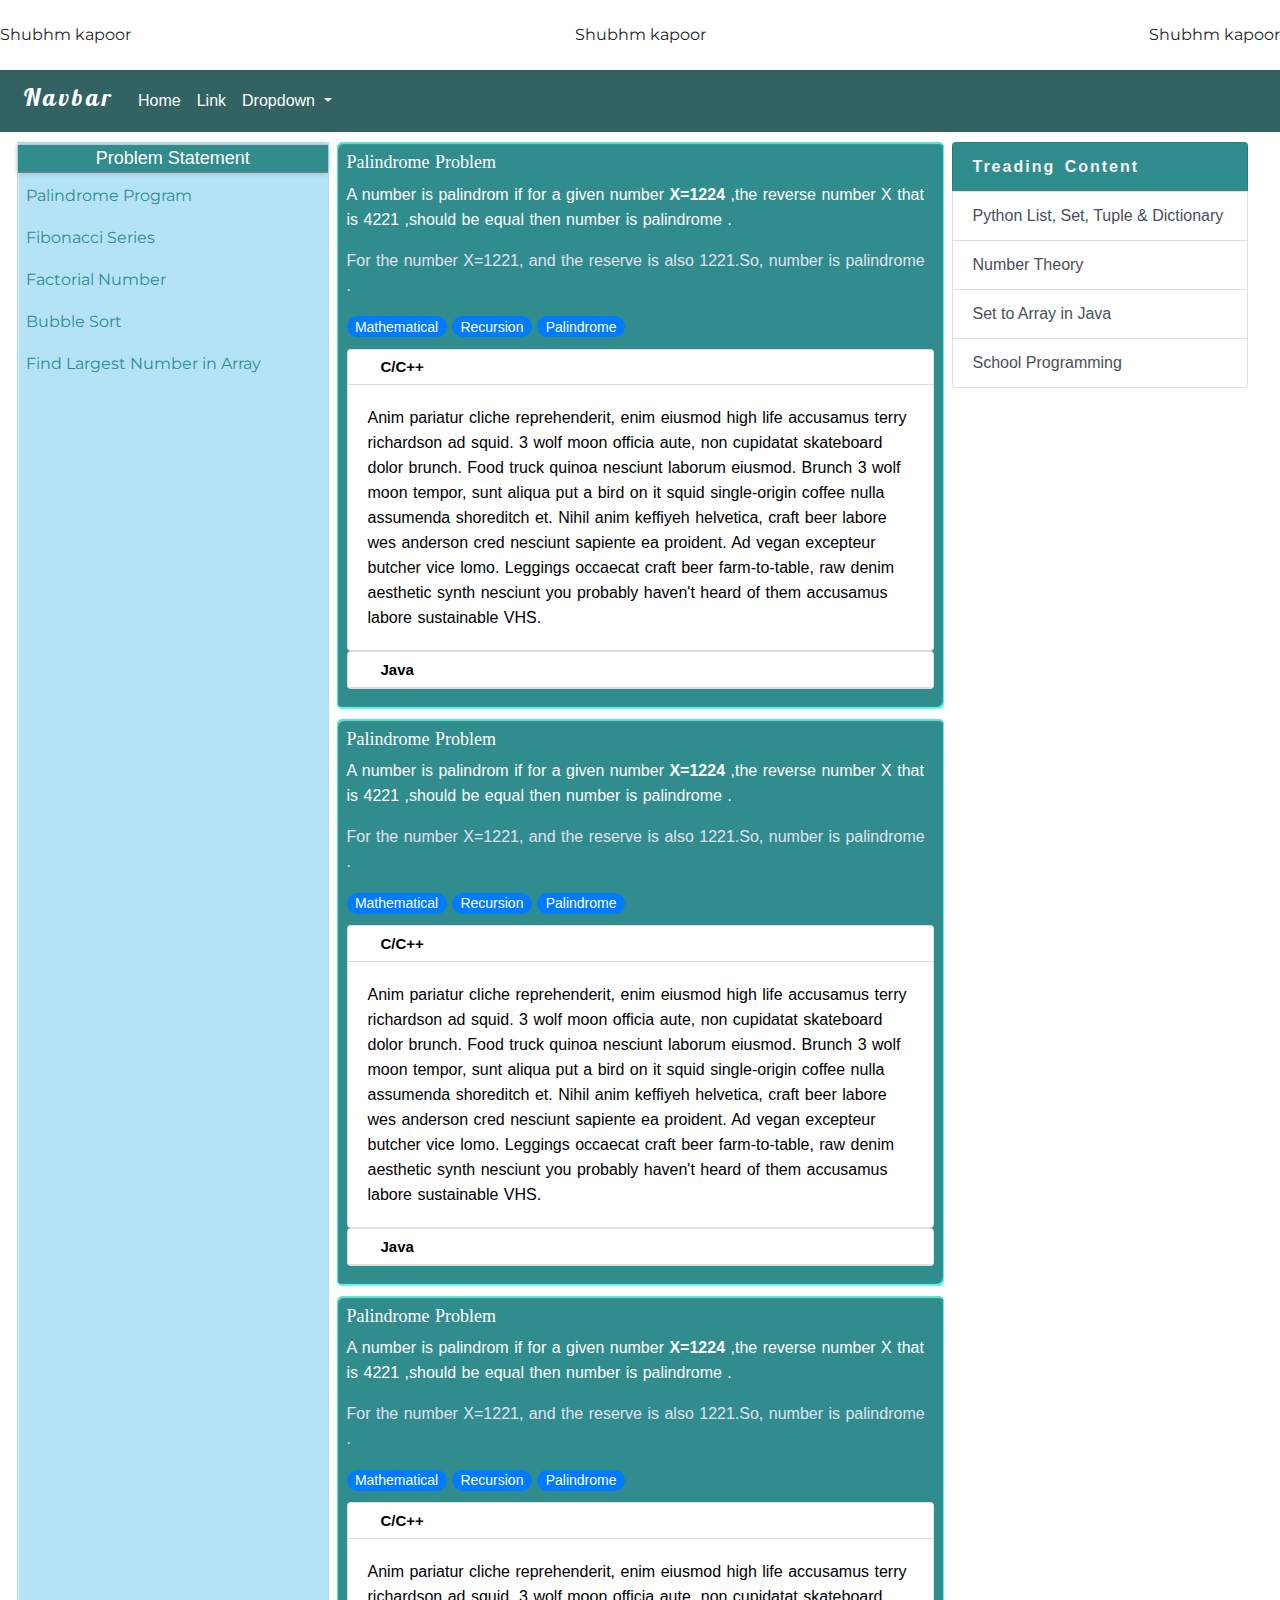
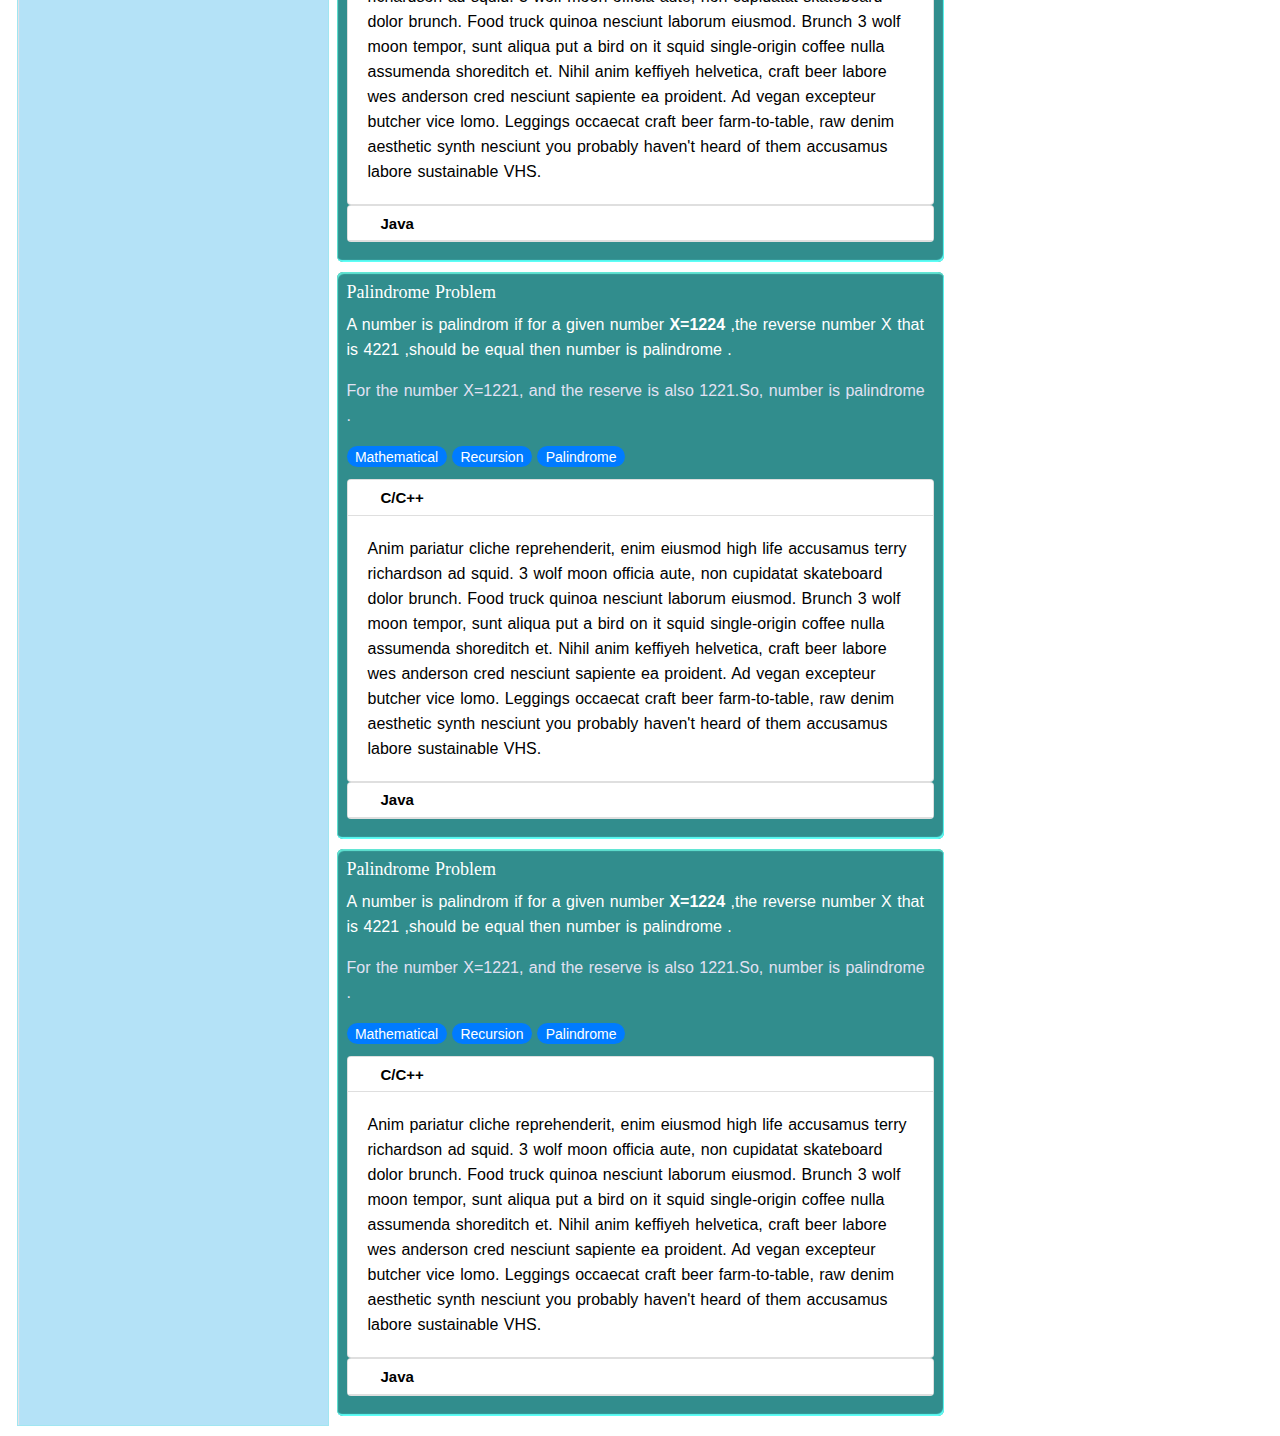
==== index.html @ 5c2f1207 "second commit" ====
<!DOCTYPE html>
<html lang="en">
<head>
    <meta charset="UTF-8">
    <meta name="viewport" content="width=device-width, initial-scale=1.0">
    <meta http-equiv="X-UA-Compatible" content="ie=edge">
    <title>Templates</title>
    <!-- Title Icon -->
    <link rel="shortcut icon" href="img/icon1.png" />
    <!-- Bootstrap CSS -->
    <link rel="stylesheet" href="https://maxcdn.bootstrapcdn.com/bootstrap/4.0.0/css/bootstrap.min.css" integrity="sha384-Gn5384xqQ1aoWXA+058RXPxPg6fy4IWvTNh0E263XmFcJlSAwiGgFAW/dAiS6JXm" crossorigin="anonymous">

    <!-- css -->
    <link rel="stylesheet" href="css/style.css">
    <!--  -->
</head>
<body>
    
  <div class="contant">
    <!-- section Above Navbar -->
     <div class="header">
         <div>Shubhm kapoor</div>
         <div>Shubhm kapoor</div>
         <div>Shubhm kapoor</div>
     </div> 

    <nav class="navbar sticky-top navbar-expand-md navbar-light bg-light">
        <a class="navbar-brand lead" href="#">
        <img src="img/icon1.png" class="img-fluid" style="width: 35px;" alt="">
        Navbar</a>
        <button class="navbar-toggler" type="button" data-toggle="collapse" data-target="#navbarSupportedContent" aria-controls="navbarSupportedContent" aria-expanded="false" aria-label="Toggle navigation">
          <span class="navbar-toggler-icon"></span>
        </button>
      
        <div class="collapse navbar-collapse" id="navbarSupportedContent">

          <ul class="navbar-nav mr-auto">
            <li class="nav-item">
              <a class="nav-link" href="#">Home <span class="sr-only">(current)</span></a>
            </li>
            <li class="nav-item">
              <a class="nav-link" href="#">Link</a>
            </li>
            <li class="nav-item dropdown">
              <a class="nav-link dropdown-toggle" href="#" id="navbarDropdown" role="button" data-toggle="dropdown" aria-haspopup="true" aria-expanded="false">
                Dropdown
              </a>
              <div class="dropdown-menu" aria-labelledby="navbarDropdown">
                <a class="dropdown-item" href="#">Action</a>
                <a class="dropdown-item" href="#">Another action</a>
                <div class="dropdown-divider"></div>
                <a class="dropdown-item" href="#">Something else here</a>
              </div>
            </li>

          </ul>

        </div>
      </nav>
      
    <div class="container-1">

      <div class="row">
       <div class=" col-sm-3 section-1">
          <div class="element-header-1">Problem Statement</div>
          <div class="element-1">Palindrome Program</div>
          <div class="element-1">Fibonacci Series</div>
          <div class="element-1">Factorial Number</div>
          <div class="element-1">Bubble Sort</div>
          <div class="element-1">Find Largest Number in Array</div>
       </div>

       <div class="col-sm-6 section-2">
              
          <div class="element-body">
               <h4>Palindrome Problem</h4>
               <p>A number is palindrom if for a given number <strong>X=1224</strong> ,the reverse number X that is 4221 ,should be
                equal then number is palindrome .
                </p>
                <p class="example">
                  For the number X=1221, and the reserve is also 1221.So, number is palindrome .
                </p>
                <!-- important tags relatd to the problem statment -->
                <span class="badge badge-pill badge-primary">Mathematical</span>
                <span class="badge badge-pill badge-primary">Recursion</span>
                <span class="badge badge-pill badge-primary">Palindrome</span>

                 <div class="element-box">
                    <div id="accordion flex-md-row">
                <!-- we can add more language using card divison -->
                         <!-- c/c++ -->
                        <div class="card">
                          <div class="card-header" data-toggle="collapse" data-target="#collapseOne" aria-expanded="true" aria-controls="collapseOne" id="headingOne">
                            <h5 class="mb-0">
                              <button class="btn btn-link" >
                                C/C++
                              </button>
                            </h5>
                          </div>
                      
                          <div id="collapseOne" class="collapse show" aria-labelledby="headingOne" data-parent="#accordion">
                            <div class="card-body" id="edit">
                              Anim pariatur cliche reprehenderit, enim eiusmod high life accusamus terry richardson ad squid. 3 wolf moon officia aute, non cupidatat skateboard dolor brunch. Food truck quinoa nesciunt laborum eiusmod. Brunch 3 wolf moon tempor, sunt aliqua put a bird on it squid single-origin coffee nulla assumenda shoreditch et. Nihil anim keffiyeh helvetica, craft beer labore wes anderson cred nesciunt sapiente ea proident. Ad vegan excepteur butcher vice lomo. Leggings occaecat craft beer farm-to-table, raw denim aesthetic synth nesciunt you probably haven't heard of them accusamus labore sustainable VHS.
                            </div>
                          </div>
                        </div>
                        <!-- java -->
                        <div class="card">
                          <div class="card-header"  data-toggle="collapse" data-target="#collapseTwo" aria-expanded="false" aria-controls="collapseTwo" id="headingTwo">
                            <h5 class="mb-0">
                              <button role="button" class="btn btn-link collapsed">
                               Java
                              </button>
                            </h5>
                          </div>
                          <div id="collapseTwo" class="collapse" aria-labelledby="headingTwo" data-parent="#accordion">
                            <div class="card-body" id="edit">
                              Anim pariatur cliche reprehenderit, enim eiusmod high life accusamus terry richardson ad squid. 3 wolf moon officia aute, non cupidatat skateboard dolor brunch. Food truck quinoa nesciunt laborum eiusmod. Brunch 3 wolf moon tempor, sunt aliqua put a bird on it squid single-origin coffee nulla assumenda shoreditch et. Nihil anim keffiyeh helvetica, craft beer labore wes anderson cred nesciunt sapiente ea proident. Ad vegan excepteur butcher vice lomo. Leggings occaecat craft beer farm-to-table, raw denim aesthetic synth nesciunt you probably haven't heard of them accusamus labore sustainable VHS.
                            </div>
                          </div>
                        </div>


                        </div>
                 </div>
                 
          </div>

          <div class="element-body">
              <h4>Palindrome Problem</h4>
              <p>A number is palindrom if for a given number <strong>X=1224</strong> ,the reverse number X that is 4221 ,should be
               equal then number is palindrome .
               </p>
               <p class="example">
                 For the number X=1221, and the reserve is also 1221.So, number is palindrome .
               </p>
               <!-- important tags relatd to the problem statment -->
               <span class="badge badge-pill badge-primary">Mathematical</span>
               <span class="badge badge-pill badge-primary">Recursion</span>
               <span class="badge badge-pill badge-primary">Palindrome</span>

                <div class="element-box">
                   <div id="accordion flex-md-row">
               <!-- we can add more language using card divison -->
                        <!-- c/c++ -->
                       <div class="card">
                         <div class="card-header" data-toggle="collapse" data-target="#collapseOne" aria-expanded="true" aria-controls="collapseOne" id="headingOne">
                           <h5 class="mb-0">
                             <button class="btn btn-link" >
                               C/C++
                             </button>
                           </h5>
                         </div>
                     
                         <div id="collapseOne" class="collapse show" aria-labelledby="headingOne" data-parent="#accordion">
                           <div class="card-body">
                             Anim pariatur cliche reprehenderit, enim eiusmod high life accusamus terry richardson ad squid. 3 wolf moon officia aute, non cupidatat skateboard dolor brunch. Food truck quinoa nesciunt laborum eiusmod. Brunch 3 wolf moon tempor, sunt aliqua put a bird on it squid single-origin coffee nulla assumenda shoreditch et. Nihil anim keffiyeh helvetica, craft beer labore wes anderson cred nesciunt sapiente ea proident. Ad vegan excepteur butcher vice lomo. Leggings occaecat craft beer farm-to-table, raw denim aesthetic synth nesciunt you probably haven't heard of them accusamus labore sustainable VHS.
                           </div>
                         </div>
                       </div>
                       <!-- java -->
                       <div class="card">
                         <div class="card-header"  data-toggle="collapse" data-target="#collapseTwo" aria-expanded="false" aria-controls="collapseTwo" id="headingTwo">
                           <h5 class="mb-0">
                             <button role="button" class="btn btn-link collapsed">
                              Java
                             </button>
                           </h5>
                         </div>
                         <div id="collapseTwo" class="collapse" aria-labelledby="headingTwo" data-parent="#accordion">
                           <div class="card-body">
                             Anim pariatur cliche reprehenderit, enim eiusmod high life accusamus terry richardson ad squid. 3 wolf moon officia aute, non cupidatat skateboard dolor brunch. Food truck quinoa nesciunt laborum eiusmod. Brunch 3 wolf moon tempor, sunt aliqua put a bird on it squid single-origin coffee nulla assumenda shoreditch et. Nihil anim keffiyeh helvetica, craft beer labore wes anderson cred nesciunt sapiente ea proident. Ad vegan excepteur butcher vice lomo. Leggings occaecat craft beer farm-to-table, raw denim aesthetic synth nesciunt you probably haven't heard of them accusamus labore sustainable VHS.
                           </div>
                         </div>
                       </div>


                       </div>
                </div>
                
         </div>

         <div class="element-body">
            <h4>Palindrome Problem</h4>
            <p>A number is palindrom if for a given number <strong>X=1224</strong> ,the reverse number X that is 4221 ,should be
             equal then number is palindrome .
             </p>
             <p class="example">
               For the number X=1221, and the reserve is also 1221.So, number is palindrome .
             </p>
             <!-- important tags relatd to the problem statment -->
             <span class="badge badge-pill badge-primary">Mathematical</span>
             <span class="badge badge-pill badge-primary">Recursion</span>
             <span class="badge badge-pill badge-primary">Palindrome</span>

              <div class="element-box">
                 <div id="accordion flex-md-row">
             <!-- we can add more language using card divison -->
                      <!-- c/c++ -->
                     <div class="card">
                       <div class="card-header" data-toggle="collapse" data-target="#collapseOne" aria-expanded="true" aria-controls="collapseOne" id="headingOne">
                         <h5 class="mb-0">
                           <button class="btn btn-link" >
                             C/C++
                           </button>
                         </h5>
                       </div>
                   
                       <div id="collapseOne" class="collapse show" aria-labelledby="headingOne" data-parent="#accordion">
                         <div class="card-body">
                           Anim pariatur cliche reprehenderit, enim eiusmod high life accusamus terry richardson ad squid. 3 wolf moon officia aute, non cupidatat skateboard dolor brunch. Food truck quinoa nesciunt laborum eiusmod. Brunch 3 wolf moon tempor, sunt aliqua put a bird on it squid single-origin coffee nulla assumenda shoreditch et. Nihil anim keffiyeh helvetica, craft beer labore wes anderson cred nesciunt sapiente ea proident. Ad vegan excepteur butcher vice lomo. Leggings occaecat craft beer farm-to-table, raw denim aesthetic synth nesciunt you probably haven't heard of them accusamus labore sustainable VHS.
                         </div>
                       </div>
                     </div>
                     <!-- java -->
                     <div class="card">
                       <div class="card-header"  data-toggle="collapse" data-target="#collapseTwo" aria-expanded="false" aria-controls="collapseTwo" id="headingTwo">
                         <h5 class="mb-0">
                           <button role="button" class="btn btn-link collapsed">
                            Java
                           </button>
                         </h5>
                       </div>
                       <div id="collapseTwo" class="collapse" aria-labelledby="headingTwo" data-parent="#accordion">
                         <div class="card-body">
                           Anim pariatur cliche reprehenderit, enim eiusmod high life accusamus terry richardson ad squid. 3 wolf moon officia aute, non cupidatat skateboard dolor brunch. Food truck quinoa nesciunt laborum eiusmod. Brunch 3 wolf moon tempor, sunt aliqua put a bird on it squid single-origin coffee nulla assumenda shoreditch et. Nihil anim keffiyeh helvetica, craft beer labore wes anderson cred nesciunt sapiente ea proident. Ad vegan excepteur butcher vice lomo. Leggings occaecat craft beer farm-to-table, raw denim aesthetic synth nesciunt you probably haven't heard of them accusamus labore sustainable VHS.
                         </div>
                       </div>
                     </div>


                     </div>
              </div>
              
       </div>

       <div class="element-body">
          <h4>Palindrome Problem</h4>
          <p>A number is palindrom if for a given number <strong>X=1224</strong> ,the reverse number X that is 4221 ,should be
           equal then number is palindrome .
           </p>
           <p class="example">
             For the number X=1221, and the reserve is also 1221.So, number is palindrome .
           </p>
           <!-- important tags relatd to the problem statment -->
           <span class="badge badge-pill badge-primary">Mathematical</span>
           <span class="badge badge-pill badge-primary">Recursion</span>
           <span class="badge badge-pill badge-primary">Palindrome</span>

            <div class="element-box">
               <div id="accordion flex-md-row">
           <!-- we can add more language using card divison -->
                    <!-- c/c++ -->
                   <div class="card">
                     <div class="card-header" data-toggle="collapse" data-target="#collapseOne" aria-expanded="true" aria-controls="collapseOne" id="headingOne">
                       <h5 class="mb-0">
                         <button class="btn btn-link" >
                           C/C++
                         </button>
                       </h5>
                     </div>
                 
                     <div id="collapseOne" class="collapse show" aria-labelledby="headingOne" data-parent="#accordion">
                       <div class="card-body">
                         Anim pariatur cliche reprehenderit, enim eiusmod high life accusamus terry richardson ad squid. 3 wolf moon officia aute, non cupidatat skateboard dolor brunch. Food truck quinoa nesciunt laborum eiusmod. Brunch 3 wolf moon tempor, sunt aliqua put a bird on it squid single-origin coffee nulla assumenda shoreditch et. Nihil anim keffiyeh helvetica, craft beer labore wes anderson cred nesciunt sapiente ea proident. Ad vegan excepteur butcher vice lomo. Leggings occaecat craft beer farm-to-table, raw denim aesthetic synth nesciunt you probably haven't heard of them accusamus labore sustainable VHS.
                       </div>
                     </div>
                   </div>
                   <!-- java -->
                   <div class="card">
                     <div class="card-header"  data-toggle="collapse" data-target="#collapseTwo" aria-expanded="false" aria-controls="collapseTwo" id="headingTwo">
                       <h5 class="mb-0">
                         <button role="button" class="btn btn-link collapsed">
                          Java
                         </button>
                       </h5>
                     </div>
                     <div id="collapseTwo" class="collapse" aria-labelledby="headingTwo" data-parent="#accordion">
                       <div class="card-body">
                         Anim pariatur cliche reprehenderit, enim eiusmod high life accusamus terry richardson ad squid. 3 wolf moon officia aute, non cupidatat skateboard dolor brunch. Food truck quinoa nesciunt laborum eiusmod. Brunch 3 wolf moon tempor, sunt aliqua put a bird on it squid single-origin coffee nulla assumenda shoreditch et. Nihil anim keffiyeh helvetica, craft beer labore wes anderson cred nesciunt sapiente ea proident. Ad vegan excepteur butcher vice lomo. Leggings occaecat craft beer farm-to-table, raw denim aesthetic synth nesciunt you probably haven't heard of them accusamus labore sustainable VHS.
                       </div>
                     </div>
                   </div>


                   </div>
            </div>
            
     </div>

     <div class="element-body">
        <h4>Palindrome Problem</h4>
        <p>A number is palindrom if for a given number <strong>X=1224</strong> ,the reverse number X that is 4221 ,should be
         equal then number is palindrome .
         </p>
         <p class="example">
           For the number X=1221, and the reserve is also 1221.So, number is palindrome .
         </p>
         <!-- important tags relatd to the problem statment -->
         <span class="badge badge-pill badge-primary">Mathematical</span>
         <span class="badge badge-pill badge-primary">Recursion</span>
         <span class="badge badge-pill badge-primary">Palindrome</span>

          <div class="element-box">
             <div id="accordion flex-md-row">
         <!-- we can add more language using card divison -->
                  <!-- c/c++ -->
                 <div class="card">
                   <div class="card-header" data-toggle="collapse" data-target="#collapseOne" aria-expanded="true" aria-controls="collapseOne" id="headingOne">
                     <h5 class="mb-0">
                       <button class="btn btn-link" >
                         C/C++
                       </button>
                     </h5>
                   </div>
               
                   <div id="collapseOne" class="collapse show" aria-labelledby="headingOne" data-parent="#accordion">
                     <div class="card-body">
                       Anim pariatur cliche reprehenderit, enim eiusmod high life accusamus terry richardson ad squid. 3 wolf moon officia aute, non cupidatat skateboard dolor brunch. Food truck quinoa nesciunt laborum eiusmod. Brunch 3 wolf moon tempor, sunt aliqua put a bird on it squid single-origin coffee nulla assumenda shoreditch et. Nihil anim keffiyeh helvetica, craft beer labore wes anderson cred nesciunt sapiente ea proident. Ad vegan excepteur butcher vice lomo. Leggings occaecat craft beer farm-to-table, raw denim aesthetic synth nesciunt you probably haven't heard of them accusamus labore sustainable VHS.
                     </div>
                   </div>
                 </div>
                 <!-- java -->
                 <div class="card">
                   <div class="card-header"  data-toggle="collapse" data-target="#collapseTwo" aria-expanded="false" aria-controls="collapseTwo" id="headingTwo">
                     <h5 class="mb-0">
                       <button role="button" class="btn btn-link collapsed">
                        Java
                       </button>
                     </h5>
                   </div>
                   <div id="collapseTwo" class="collapse" aria-labelledby="headingTwo" data-parent="#accordion">
                     <div class="card-body">
                       Anim pariatur cliche reprehenderit, enim eiusmod high life accusamus terry richardson ad squid. 3 wolf moon officia aute, non cupidatat skateboard dolor brunch. Food truck quinoa nesciunt laborum eiusmod. Brunch 3 wolf moon tempor, sunt aliqua put a bird on it squid single-origin coffee nulla assumenda shoreditch et. Nihil anim keffiyeh helvetica, craft beer labore wes anderson cred nesciunt sapiente ea proident. Ad vegan excepteur butcher vice lomo. Leggings occaecat craft beer farm-to-table, raw denim aesthetic synth nesciunt you probably haven't heard of them accusamus labore sustainable VHS.
                     </div>
                   </div>
                 </div>


                 </div>
          </div>
          
   </div>


         
       </div>
      <!-- hide for small screen and shortcut in menu  -->
       <div class="col-sm-3 treanding">
          <ul class="list-group">
              <a href="#" class="list-group-item list-group-item-action  disabled">
                  <strong>Treading Content</strong>
                </a>
                <a href="#" class="list-group-item list-group-item-action">Python List, Set, Tuple & Dictionary</a>
                <a href="#" class="list-group-item list-group-item-action">Number Theory</a>
                <a href="#" class="list-group-item list-group-item-action">Set to Array in Java</a>
                <a href="#" class="list-group-item list-group-item-action">School Programming</a>
            </ul>
       </div>
      </div>

    </div>
      

</div>

    <!-- jQuery first, then Popper.js, then Bootstrap JS -->
    <script src="https://code.jquery.com/jquery-3.2.1.slim.min.js" integrity="sha384-KJ3o2DKtIkvYIK3UENzmM7KCkRr/rE9/Qpg6aAZGJwFDMVNA/GpGFF93hXpG5KkN" crossorigin="anonymous"></script>
    <script src="https://cdnjs.cloudflare.com/ajax/libs/popper.js/1.12.9/umd/popper.min.js" integrity="sha384-ApNbgh9B+Y1QKtv3Rn7W3mgPxhU9K/ScQsAP7hUibX39j7fakFPskvXusvfa0b4Q" crossorigin="anonymous"></script>
    <script src="https://maxcdn.bootstrapcdn.com/bootstrap/4.0.0/js/bootstrap.min.js" integrity="sha384-JZR6Spejh4U02d8jOt6vLEHfe/JQGiRRSQQxSfFWpi1MquVdAyjUar5+76PVCmYl" crossorigin="anonymous"></script>
    <!-- main.js -->
     <script src="js/main.js"></script>
  </body>
</html>
---- css/style.css ----
@import url('https://fonts.googleapis.com/css?family=Galada|Open+Sans|eater|Montserrat|IM+Fell+English');

.contant{
    width:auto;
}

/* Navbar */
.bg-light{
    background-color: #afe0e0!important ;
    background-color: #326262!important;
  
}
.navbar-light .navbar-nav .nav-link{
    color:white;
    font-weight: 500;
}
.navbar-light .navbar-nav .nav-link:hover{
    color:rgb(142, 255, 89);
}


.navbar-light .navbar-brand{
    color:white;
    /* font-family: 'Eater', cursive!important; */
    font-family: 'Galada', cursive;
    font-size: 1.5em;
    letter-spacing: 3px;
}
.navbar-light .navbar-brand:hover{
    color: rgb(176, 241, 163);
    
}

.header{
    display: flex;
    height: 70px;
    
    justify-content: space-between;
    align-items: center;

}

.header div{
    font-family: 'Montserrat', sans-serif;
}


.read-text{
    font-size:16px;
    font-family: Helvetica,sans-serif;
}

.navbar-collapse{
   justify-content: flex-end!important;

}

#side-1{
    width: 100%;
    height: auto;
    background-color: blue;
}

#side-2{
    width: 100%;
    height: 300px;
    background-color: aqua;
}

.container-1{
    /* background-color: aqua; */
    width: 95%;
    margin: 10px auto;

}

/* css change for mobile view */
.section-1{
    background-color: rgba(161, 218, 245, 0.795);
    display:flex;
    /* height: 100vh; */
    /* overflow: scroll; */
    
    flex-direction: column;
    border:solid 1px rgba(158, 230, 240, 0.918);
    -moz-box-shadow:    inset 1px 1px 1px #000000;
   -webkit-box-shadow: inset 1px 1px 1px #000000;
   box-shadow:         inset 1px 1px 1px #ece3e3;
    padding-right: 0px;
    padding-left: 0px;
}
/* design of elements */
.element-header-1{
  font-size: 18px;
  font-weight: 500;
  color:white;
  margin-top: 2px;
  background-color: #318d8d!important;
  text-align: center;
  border-bottom: solid 1px gray;
  box-shadow: 0px 0px 5px #aaaaaa;
}


.element-1{
    padding:8px;
    font-size: 1em;
    color: #318d8d!important;
    font-family: Montserrat;
    margin-bottom: 3px;
    margin-top: 3px;
    padding-bottom: 4px;
}

/* hover-elements */
.element-1:hover{
    cursor: pointer;
    color: white!important;
    background-color: #318d8d!important;
    border: solid 1px grey;
    box-shadow: 0px 0px 5px #aaaaaa;
}

/* section-2 that contain the given problems */
.section-2{
    display: flex;
    flex-direction: column;
    padding-right: 8px;
    padding-left: 8px;
    /* background-color: #aaaaaa; */
}

.element-body{
    width: 100%;
    /* height: 100px; */
    /* background-color: #326262; */
    background-color: #318d8d!important;
    padding: 10px;
    color:#fff;
    border-radius: 6px;
    box-shadow: 
  inset 1px 2px 1px #62e6d4, 
  inset -1px -2px 1px rgb(94, 255, 247);
    /* margin-top: 10px; */
    word-spacing: 1px;
    line-height: 25px;
    margin-bottom: 10px;
}

.element-body h4{
    font-family: Georgia;
    font-size: 18px;
}

.element-body p{
    
    font-size: 16px;
}

.example{
    color: rgb(225, 225, 243);
    font-weight: 500;
}

/* tags in problem statment */
.badge-pill{
    font-size: 14px;
    font-family: helvetica;
    font-weight: 400;
}
/* coding section */

.element-box{
    color:black;
    margin-top: 10px;
    margin-bottom: 10px;
}

.card-header{
    padding: .05rem 1.25rem;
    background-color: white;
}


.btn-link{
    color:black;
    font-size: 15px;
    line-height: 19px;
    font-weight: 600!important;
    word-spacing: 3px;
}




/* section-3 */
.treanding{
    padding-left: 0px;
}
.disabled{
    background-color: #318d8d!important;
    color:whitesmoke!important;
    word-spacing: 3px;
    letter-spacing: 2px;
    /* font-weight: 500px!important; */
}

@media screen and (max-width: 576px) {
   .dis{
       display: none;

   }
}
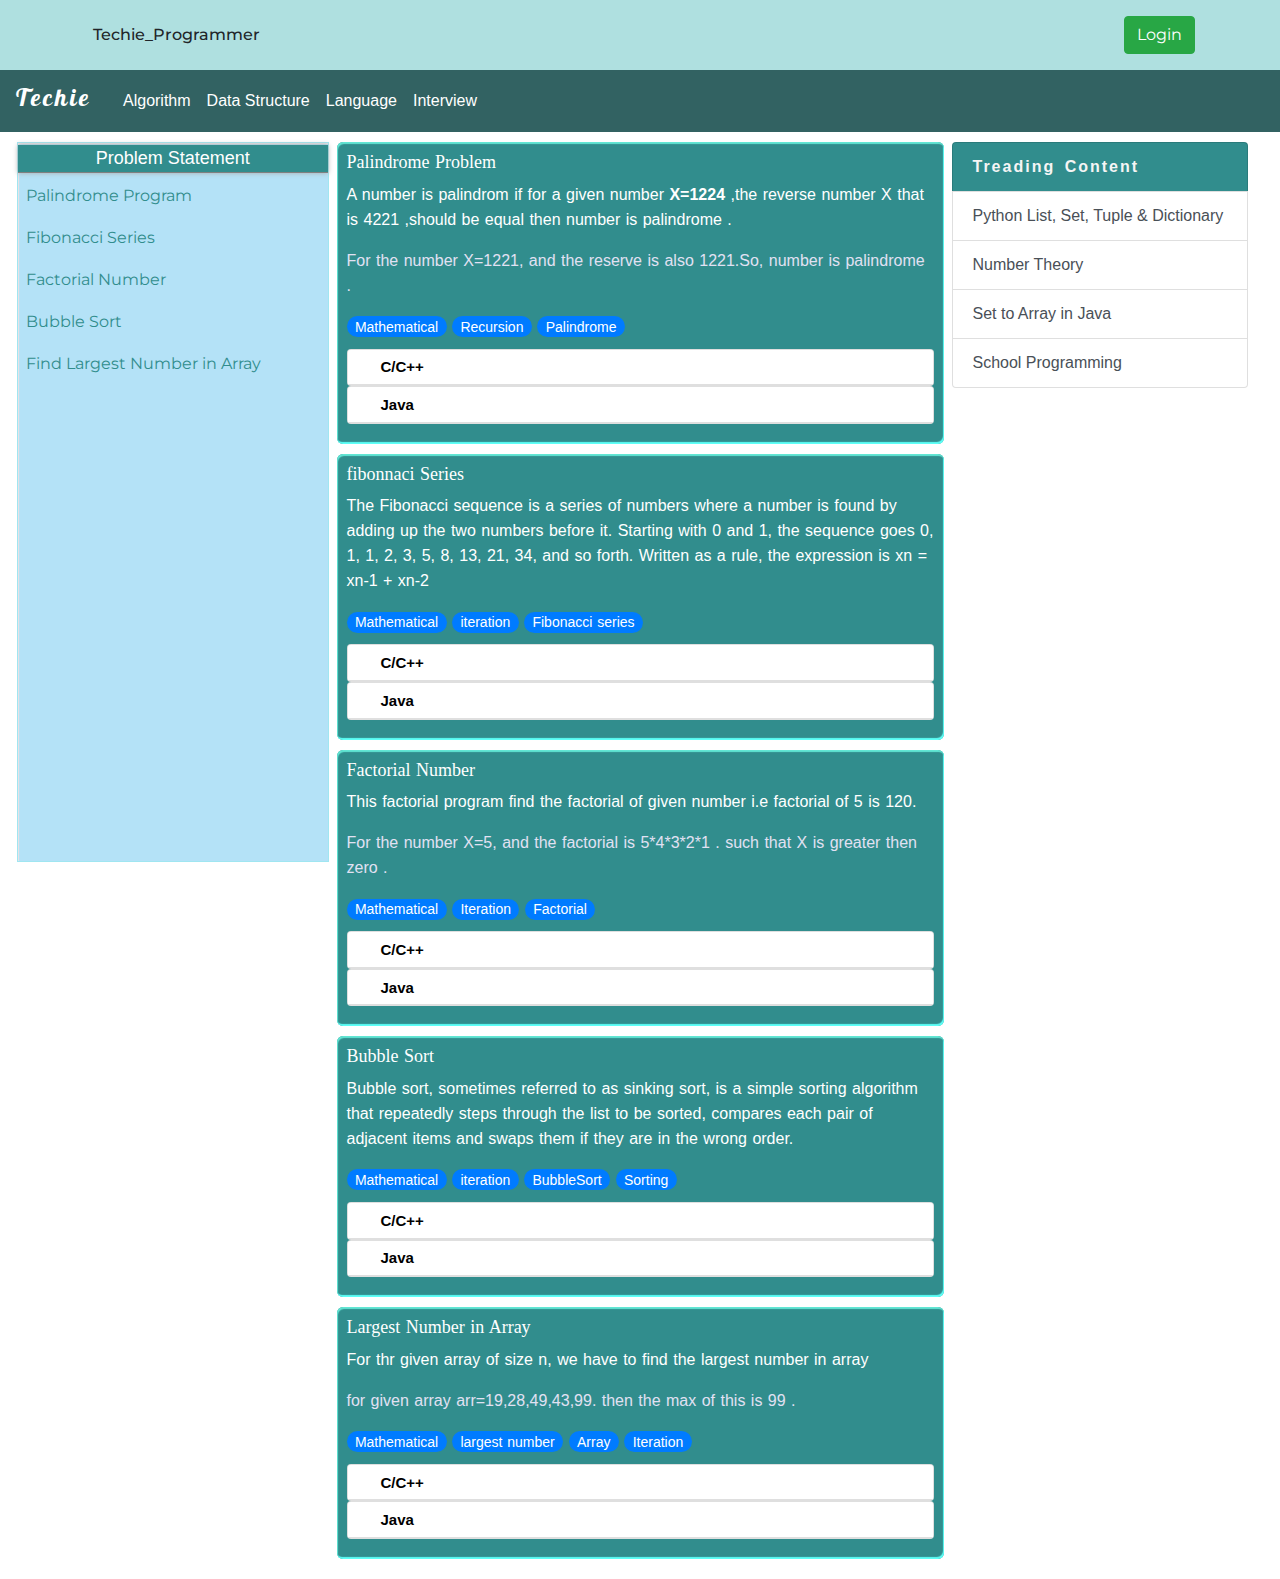
==== commit a5140864: "fift commit" ====
--- a/index.html
+++ b/index.html
@@ -4,7 +4,20 @@
     <meta charset="UTF-8">
     <meta name="viewport" content="width=device-width, initial-scale=1.0">
     <meta http-equiv="X-UA-Compatible" content="ie=edge">
-    <title>Templates</title>
+    <title>Techie_Programmer</title>
+    <!-- meta tags -->
+    
+    <meta name="description" content="This is completely free websites Related to techie,palindrom,fibonnaci, largest number,factorial,bubble sort">
+    <meta name="keywords" content="c,c++,programming tutorials
+    programming tutorials online,
+    programming tutorials java,
+    programming tutorial for beginners,
+    programming tutorial c++,java,program,palindrom,fibonnaci, largest number,factorial,bubble sort">
+
+    <meta content="techie" name="author">
+    <meta name="robots" content="noindex,nofollow">
+
+    
     <!-- Title Icon -->
     <link rel="shortcut icon" href="img/icon1.png" />
     <!-- Bootstrap CSS -->
@@ -12,22 +25,27 @@
 
     <!-- css -->
     <link rel="stylesheet" href="css/style.css">
-    <!--  -->
+    <!-- code highlighter -->
+    <script src="https://cdn.rawgit.com/google/code-prettify/master/loader/run_prettify.js"></script>
 </head>
 <body>
-    
-  <div class="contant">
+  
+
+<div class="contant">
     <!-- section Above Navbar -->
-     <div class="header">
-         <div>Shubhm kapoor</div>
-         <div>Shubhm kapoor</div>
-         <div>Shubhm kapoor</div>
-     </div> 
-
-    <nav class="navbar sticky-top navbar-expand-md navbar-light bg-light">
-        <a class="navbar-brand lead" href="#">
-        <img src="img/icon1.png" class="img-fluid" style="width: 35px;" alt="">
-        Navbar</a>
+      <div class="header-body">
+       <div class="container header">
+         <div><img src="img/icon1.png" class="img-fluid" style="width: 35px;" alt="">&nbsp <span>  Techie_Programmer</span></div>
+         <div></div>
+         <div><button type="button" class="btn btn-success">Login</button></div>
+        </div>
+      </div> 
+
+<!-- Navbar -->
+    <nav class=" navbar sticky-top navbar-expand-md navbar-light bg-light">
+         <a class="navbar-brand lead" href="index.html">
+          <img src="img/icon1.png" class="img-fluid" style="width: 35px;" alt="">Techie
+        </a> 
         <button class="navbar-toggler" type="button" data-toggle="collapse" data-target="#navbarSupportedContent" aria-controls="navbarSupportedContent" aria-expanded="false" aria-label="Toggle navigation">
           <span class="navbar-toggler-icon"></span>
         </button>
@@ -35,27 +53,23 @@
         <div class="collapse navbar-collapse" id="navbarSupportedContent">
 
           <ul class="navbar-nav mr-auto">
+
             <li class="nav-item">
-              <a class="nav-link" href="#">Home <span class="sr-only">(current)</span></a>
+              <a class="nav-link" href="#">&nbsp Algorithm <span class="sr-only">(current)</span></a>
             </li>
             <li class="nav-item">
-              <a class="nav-link" href="#">Link</a>
+              <a class="nav-link" href="#">Data Structure</a>
             </li>
-            <li class="nav-item dropdown">
-              <a class="nav-link dropdown-toggle" href="#" id="navbarDropdown" role="button" data-toggle="dropdown" aria-haspopup="true" aria-expanded="false">
-                Dropdown
-              </a>
-              <div class="dropdown-menu" aria-labelledby="navbarDropdown">
-                <a class="dropdown-item" href="#">Action</a>
-                <a class="dropdown-item" href="#">Another action</a>
-                <div class="dropdown-divider"></div>
-                <a class="dropdown-item" href="#">Something else here</a>
-              </div>
-            </li>
+            <li class="nav-item">
+                <a class="nav-link" href="#">Language</a>
+              </li>
+              <li class="nav-item">
+                  <a class="nav-link" href="#">Interview</a>
+                </li>
 
           </ul>
-
         </div>
+
       </nav>
       
     <div class="container-1">
@@ -63,16 +77,17 @@
       <div class="row">
        <div class=" col-sm-3 section-1">
           <div class="element-header-1">Problem Statement</div>
-          <div class="element-1">Palindrome Program</div>
-          <div class="element-1">Fibonacci Series</div>
-          <div class="element-1">Factorial Number</div>
-          <div class="element-1">Bubble Sort</div>
-          <div class="element-1">Find Largest Number in Array</div>
+          <a href="#1" class="element-1">Palindrome Program</a>
+          <a href="#2" class="element-1">Fibonacci Series</a>
+          <a href="#3" class="element-1">Factorial Number</a>
+          <a href="#4" class="element-1">Bubble Sort</a>
+          <a href="#5" class="element-1">Find Largest Number in Array</a>
        </div>
 
        <div class="col-sm-6 section-2">
               
-          <div class="element-body">
+          <div class="element-body" id="1">
+            <!-- heading -->
                <h4>Palindrome Problem</h4>
                <p>A number is palindrom if for a given number <strong>X=1224</strong> ,the reverse number X that is 4221 ,should be
                 equal then number is palindrome .
@@ -90,7 +105,7 @@
                 <!-- we can add more language using card divison -->
                          <!-- c/c++ -->
                         <div class="card">
-                          <div class="card-header" data-toggle="collapse" data-target="#collapseOne" aria-expanded="true" aria-controls="collapseOne" id="headingOne">
+                          <div class="card-header" data-toggle="collapse" data-target="#collapseOne" aria-expanded="false" aria-controls="collapseOne" id="headingOne">
                             <h5 class="mb-0">
                               <button class="btn btn-link" >
                                 C/C++
@@ -98,12 +113,38 @@
                             </h5>
                           </div>
                       
-                          <div id="collapseOne" class="collapse show" aria-labelledby="headingOne" data-parent="#accordion">
-                            <div class="card-body" id="edit">
-                              Anim pariatur cliche reprehenderit, enim eiusmod high life accusamus terry richardson ad squid. 3 wolf moon officia aute, non cupidatat skateboard dolor brunch. Food truck quinoa nesciunt laborum eiusmod. Brunch 3 wolf moon tempor, sunt aliqua put a bird on it squid single-origin coffee nulla assumenda shoreditch et. Nihil anim keffiyeh helvetica, craft beer labore wes anderson cred nesciunt sapiente ea proident. Ad vegan excepteur butcher vice lomo. Leggings occaecat craft beer farm-to-table, raw denim aesthetic synth nesciunt you probably haven't heard of them accusamus labore sustainable VHS.
-                            </div>
+                          <div id="collapseOne" class="collapse" aria-labelledby="headingOne" data-parent="#accordion">
+                            <pre class="card-body prettyprint">
+    
+    #include&ltiostream.h&gt
+ 
+    
+    void main()
+    {
+    int a,no,b,temp=0;
+    clrscr();
+    cout<<"Enter any num: ";
+    cin>>no;
+    b=no;
+    while(no>0)
+    {
+     a=no%10;
+     no=no/10;
+     temp=temp*10+a;
+    }
+    if(temp==b)
+    {
+     cout<<"Palindrome";
+    }
+    else
+    {
+     cout<<"Not Palindrome";
+    }
+    getch();
+    }
+                                  </pre>
                           </div>
-                        </div>
+                        </div><!-- end of card class -->
                         <!-- java -->
                         <div class="card">
                           <div class="card-header"  data-toggle="collapse" data-target="#collapseTwo" aria-expanded="false" aria-controls="collapseTwo" id="headingTwo">
@@ -114,238 +155,457 @@
                             </h5>
                           </div>
                           <div id="collapseTwo" class="collapse" aria-labelledby="headingTwo" data-parent="#accordion">
-                            <div class="card-body" id="edit">
-                              Anim pariatur cliche reprehenderit, enim eiusmod high life accusamus terry richardson ad squid. 3 wolf moon officia aute, non cupidatat skateboard dolor brunch. Food truck quinoa nesciunt laborum eiusmod. Brunch 3 wolf moon tempor, sunt aliqua put a bird on it squid single-origin coffee nulla assumenda shoreditch et. Nihil anim keffiyeh helvetica, craft beer labore wes anderson cred nesciunt sapiente ea proident. Ad vegan excepteur butcher vice lomo. Leggings occaecat craft beer farm-to-table, raw denim aesthetic synth nesciunt you probably haven't heard of them accusamus labore sustainable VHS.
+                            <pre class="card-body prettyprint">
+    class PalindromeExample{  
+    public static void main(String args[]){  
+      int r,sum=0,temp;    
+      int n=454;//It is the number variable to be checked for palindrome  
+        
+      temp=n;    
+      while(n>0){    
+        r=n%10;  //getting remainder  
+        sum=(sum*10)+r;    
+        n=n/10;    
+      }    
+      if(temp==sum)    
+        System.out.println("palindrome number ");    
+      else    
+        System.out.println("not palindrome");    
+      }  
+    }                            </pre>
+                          </div>
+                      </div><!-- end of card class-->
+
+
+                        </div>
+                 </div><!-- end of elemnet-box -->
+                 
+          </div> <!-- end of elemnet-body -->
+
+          <!-- fibonnaci section -->
+          <div class="element-body" id="2">
+              <!-- heading -->
+                 <h4>fibonnaci Series</h4>
+                 <p>The Fibonacci sequence is a series of numbers where a number is found by adding up the two numbers before it. Starting with 0 and 1, the sequence goes 0, 1, 1, 2, 3, 5, 8, 13, 21, 34, and so forth. Written as a rule, the expression is xn = xn-1 + xn-2
+                  </p>
+                  <p class="example">
+                  </p>
+                  <!-- important tags relatd to the problem statment -->
+                  <span class="badge badge-pill badge-primary">Mathematical</span>
+                  <span class="badge badge-pill badge-primary">iteration</span>
+                  <span class="badge badge-pill badge-primary">Fibonacci series</span>
+  
+                   <div class="element-box">
+                      <div id="accordion flex-md-row">
+                  <!-- we can add more language using card divison -->
+                           <!-- c/c++ -->
+                          <div class="card">
+                            <div class="card-header" data-toggle="collapse" data-target="#collapseOne-1" aria-expanded="false" aria-controls="collapseOne" id="headingOne-1">
+                              <h5 class="mb-0">
+                                <button class="btn btn-link" >
+                                  C/C++
+                                </button>
+                              </h5>
                             </div>
+                        
+                            <div id="collapseOne-1" class="collapse" aria-labelledby="headingOne-1" data-parent="#accordion">
+                              <pre class="card-body prettyprint" >
+  #include &ltstdio.h&gt
+
+  int main()
+  {
+      int i, n, t1 = 0, t2 = 1, nextTerm;
+  
+      printf("Enter the number of terms: ");
+      scanf("%d", &n);
+  
+      printf("Fibonacci Series: ");
+  
+      for (i = 1; i <= n; ++i)
+      {
+          printf("%d, ", t1);
+          nextTerm = t1 + t2;
+          t1 = t2;
+          t2 = nextTerm;
+      }
+      return 0;
+        }
+                             </pre>
+                            </div>
+                          </div><!-- end of card class -->
+                          <!-- java -->
+                          <div class="card">
+                            <div class="card-header"  data-toggle="collapse" data-target="#collapseTwo-1" aria-expanded="false" aria-controls="collapseTwo" id="headingTwo-1">
+                              <h5 class="mb-0">
+                                <button role="button" class="btn btn-link collapsed">
+                                 Java
+                                </button>
+                              </h5>
+                            </div>
+                            <div id="collapseTwo-1" class="collapse" aria-labelledby="headingTwo-1" data-parent="#accordion">
+                              <pre class="card-body prettyprint" >
+        public class Fibonacci {
+
+    public static void main(String[] args) {
+
+      int n = 10, t1 = 0, t2 = 1;
+      System.out.print("First " + n + " terms: ");
+
+      for (int i = 1; i <= n; ++i)
+      {
+          System.out.print(t1 + " + ");
+
+          int sum = t1 + t2;
+          t1 = t2;
+          t2 = sum;
+                }
+            }
+        }                        </pre>
+                            </div>
+                        </div><!-- end of card class-->
+  
+  
                           </div>
-                        </div>
-
-
-                        </div>
-                 </div>
-                 
-          </div>
-
-          <div class="element-body">
-              <h4>Palindrome Problem</h4>
-              <p>A number is palindrom if for a given number <strong>X=1224</strong> ,the reverse number X that is 4221 ,should be
-               equal then number is palindrome .
-               </p>
-               <p class="example">
-                 For the number X=1221, and the reserve is also 1221.So, number is palindrome .
-               </p>
-               <!-- important tags relatd to the problem statment -->
-               <span class="badge badge-pill badge-primary">Mathematical</span>
-               <span class="badge badge-pill badge-primary">Recursion</span>
-               <span class="badge badge-pill badge-primary">Palindrome</span>
-
-                <div class="element-box">
-                   <div id="accordion flex-md-row">
-               <!-- we can add more language using card divison -->
-                        <!-- c/c++ -->
-                       <div class="card">
-                         <div class="card-header" data-toggle="collapse" data-target="#collapseOne" aria-expanded="true" aria-controls="collapseOne" id="headingOne">
-                           <h5 class="mb-0">
-                             <button class="btn btn-link" >
-                               C/C++
-                             </button>
-                           </h5>
-                         </div>
+                   </div><!-- end of elemnet-box -->
+                   
+            </div> <!-- end of elemnet-body -->
+
+            <!-- factorial of number -->
+
+            <div class="element-body" id="3">
+                <!-- heading -->
+                   <h4>Factorial Number</h4>
+                   <p>This factorial program find the factorial of given number i.e factorial of 5 is 120. 
+                    </p>
+                    <p class="example">
+                      For the number X=5, and the factorial  is 5*4*3*2*1 . such that X is greater then zero .
+                    </p>
+                    <!-- important tags relatd to the problem statment -->
+                    <span class="badge badge-pill badge-primary">Mathematical</span>
+                    <span class="badge badge-pill badge-primary">Iteration</span>
+                    <span class="badge badge-pill badge-primary">Factorial</span>
+    
+                     <div class="element-box">
+                        <div id="accordion flex-md-row">
+                    <!-- we can add more language using card divison -->
+                             <!-- c/c++ -->
+                            <div class="card">
+                              <div class="card-header" data-toggle="collapse" data-target="#collapseOne-2" aria-expanded="false" aria-controls="collapseOne" id="headingOne-2">
+                                <h5 class="mb-0">
+                                  <button class="btn btn-link" >
+                                    C/C++
+                                  </button>
+                                </h5>
+                              </div>
+                          
+                              <div id="collapseOne-2" class="collapse" aria-labelledby="headingOne-2" data-parent="#accordion">
+                                <pre class="card-body prettyprint" >
+        
+        #include&ltiostream.h&gt
+        #include&ltconio.h&gt
+        
+        void main()
+        {
+        int a,no,b,temp=0;
+        clrscr();
+        cout<<"Enter any num: ";
+        cin>>no;
+        b=1;
+        while(no>0)
+        {
+          b=b*no;
+          no--;
+        }
+        cout<<"factorail is "<&lt b;
+        getch();
+        }
+                                      </pre>
+                              </div>
+                            </div><!-- end of card class -->
+                            <!-- java -->
+                            <div class="card">
+                              <div class="card-header"  data-toggle="collapse" data-target="#collapseTwo-2" aria-expanded="false" aria-controls="collapseTwo" id="headingTwo-2">
+                                <h5 class="mb-0">
+                                  <button role="button" class="btn btn-link collapsed">
+                                   Java
+                                  </button>
+                                </h5>
+                              </div>
+                              <div id="collapseTwo-2" class="collapse" aria-labelledby="headingTwo-2" data-parent="#accordion">
+                                <pre class="card-body prettyprint">
+  class PalindromeExample{  
+    public static void main(String args[]){  
+      int pro=1,temp;    
+      temp=5;    
+      while(temp>0){    
+        pro=pro*temp;
+      temp--;     
+    }  
+          System.out.println("temp");    
+          }                            </pre>
+                              </div>
+                          </div><!-- end of card class-->
+    
+    
+                            </div>
+                     </div><!-- end of elemnet-box -->
                      
-                         <div id="collapseOne" class="collapse show" aria-labelledby="headingOne" data-parent="#accordion">
-                           <div class="card-body">
-                             Anim pariatur cliche reprehenderit, enim eiusmod high life accusamus terry richardson ad squid. 3 wolf moon officia aute, non cupidatat skateboard dolor brunch. Food truck quinoa nesciunt laborum eiusmod. Brunch 3 wolf moon tempor, sunt aliqua put a bird on it squid single-origin coffee nulla assumenda shoreditch et. Nihil anim keffiyeh helvetica, craft beer labore wes anderson cred nesciunt sapiente ea proident. Ad vegan excepteur butcher vice lomo. Leggings occaecat craft beer farm-to-table, raw denim aesthetic synth nesciunt you probably haven't heard of them accusamus labore sustainable VHS.
-                           </div>
-                         </div>
-                       </div>
-                       <!-- java -->
-                       <div class="card">
-                         <div class="card-header"  data-toggle="collapse" data-target="#collapseTwo" aria-expanded="false" aria-controls="collapseTwo" id="headingTwo">
-                           <h5 class="mb-0">
-                             <button role="button" class="btn btn-link collapsed">
-                              Java
-                             </button>
-                           </h5>
-                         </div>
-                         <div id="collapseTwo" class="collapse" aria-labelledby="headingTwo" data-parent="#accordion">
-                           <div class="card-body">
-                             Anim pariatur cliche reprehenderit, enim eiusmod high life accusamus terry richardson ad squid. 3 wolf moon officia aute, non cupidatat skateboard dolor brunch. Food truck quinoa nesciunt laborum eiusmod. Brunch 3 wolf moon tempor, sunt aliqua put a bird on it squid single-origin coffee nulla assumenda shoreditch et. Nihil anim keffiyeh helvetica, craft beer labore wes anderson cred nesciunt sapiente ea proident. Ad vegan excepteur butcher vice lomo. Leggings occaecat craft beer farm-to-table, raw denim aesthetic synth nesciunt you probably haven't heard of them accusamus labore sustainable VHS.
-                           </div>
-                         </div>
-                       </div>
-
-
-                       </div>
-                </div>
-                
-         </div>
-
-         <div class="element-body">
-            <h4>Palindrome Problem</h4>
-            <p>A number is palindrom if for a given number <strong>X=1224</strong> ,the reverse number X that is 4221 ,should be
-             equal then number is palindrome .
-             </p>
-             <p class="example">
-               For the number X=1221, and the reserve is also 1221.So, number is palindrome .
-             </p>
-             <!-- important tags relatd to the problem statment -->
-             <span class="badge badge-pill badge-primary">Mathematical</span>
-             <span class="badge badge-pill badge-primary">Recursion</span>
-             <span class="badge badge-pill badge-primary">Palindrome</span>
-
-              <div class="element-box">
-                 <div id="accordion flex-md-row">
-             <!-- we can add more language using card divison -->
-                      <!-- c/c++ -->
-                     <div class="card">
-                       <div class="card-header" data-toggle="collapse" data-target="#collapseOne" aria-expanded="true" aria-controls="collapseOne" id="headingOne">
-                         <h5 class="mb-0">
-                           <button class="btn btn-link" >
-                             C/C++
-                           </button>
-                         </h5>
-                       </div>
-                   
-                       <div id="collapseOne" class="collapse show" aria-labelledby="headingOne" data-parent="#accordion">
-                         <div class="card-body">
-                           Anim pariatur cliche reprehenderit, enim eiusmod high life accusamus terry richardson ad squid. 3 wolf moon officia aute, non cupidatat skateboard dolor brunch. Food truck quinoa nesciunt laborum eiusmod. Brunch 3 wolf moon tempor, sunt aliqua put a bird on it squid single-origin coffee nulla assumenda shoreditch et. Nihil anim keffiyeh helvetica, craft beer labore wes anderson cred nesciunt sapiente ea proident. Ad vegan excepteur butcher vice lomo. Leggings occaecat craft beer farm-to-table, raw denim aesthetic synth nesciunt you probably haven't heard of them accusamus labore sustainable VHS.
-                         </div>
-                       </div>
-                     </div>
-                     <!-- java -->
-                     <div class="card">
-                       <div class="card-header"  data-toggle="collapse" data-target="#collapseTwo" aria-expanded="false" aria-controls="collapseTwo" id="headingTwo">
-                         <h5 class="mb-0">
-                           <button role="button" class="btn btn-link collapsed">
-                            Java
-                           </button>
-                         </h5>
-                       </div>
-                       <div id="collapseTwo" class="collapse" aria-labelledby="headingTwo" data-parent="#accordion">
-                         <div class="card-body">
-                           Anim pariatur cliche reprehenderit, enim eiusmod high life accusamus terry richardson ad squid. 3 wolf moon officia aute, non cupidatat skateboard dolor brunch. Food truck quinoa nesciunt laborum eiusmod. Brunch 3 wolf moon tempor, sunt aliqua put a bird on it squid single-origin coffee nulla assumenda shoreditch et. Nihil anim keffiyeh helvetica, craft beer labore wes anderson cred nesciunt sapiente ea proident. Ad vegan excepteur butcher vice lomo. Leggings occaecat craft beer farm-to-table, raw denim aesthetic synth nesciunt you probably haven't heard of them accusamus labore sustainable VHS.
-                         </div>
-                       </div>
-                     </div>
-
-
-                     </div>
-              </div>
-              
-       </div>
-
-       <div class="element-body">
-          <h4>Palindrome Problem</h4>
-          <p>A number is palindrom if for a given number <strong>X=1224</strong> ,the reverse number X that is 4221 ,should be
-           equal then number is palindrome .
-           </p>
-           <p class="example">
-             For the number X=1221, and the reserve is also 1221.So, number is palindrome .
-           </p>
-           <!-- important tags relatd to the problem statment -->
-           <span class="badge badge-pill badge-primary">Mathematical</span>
-           <span class="badge badge-pill badge-primary">Recursion</span>
-           <span class="badge badge-pill badge-primary">Palindrome</span>
-
-            <div class="element-box">
-               <div id="accordion flex-md-row">
-           <!-- we can add more language using card divison -->
-                    <!-- c/c++ -->
-                   <div class="card">
-                     <div class="card-header" data-toggle="collapse" data-target="#collapseOne" aria-expanded="true" aria-controls="collapseOne" id="headingOne">
-                       <h5 class="mb-0">
-                         <button class="btn btn-link" >
-                           C/C++
-                         </button>
-                       </h5>
-                     </div>
-                 
-                     <div id="collapseOne" class="collapse show" aria-labelledby="headingOne" data-parent="#accordion">
-                       <div class="card-body">
-                         Anim pariatur cliche reprehenderit, enim eiusmod high life accusamus terry richardson ad squid. 3 wolf moon officia aute, non cupidatat skateboard dolor brunch. Food truck quinoa nesciunt laborum eiusmod. Brunch 3 wolf moon tempor, sunt aliqua put a bird on it squid single-origin coffee nulla assumenda shoreditch et. Nihil anim keffiyeh helvetica, craft beer labore wes anderson cred nesciunt sapiente ea proident. Ad vegan excepteur butcher vice lomo. Leggings occaecat craft beer farm-to-table, raw denim aesthetic synth nesciunt you probably haven't heard of them accusamus labore sustainable VHS.
-                       </div>
-                     </div>
-                   </div>
-                   <!-- java -->
-                   <div class="card">
-                     <div class="card-header"  data-toggle="collapse" data-target="#collapseTwo" aria-expanded="false" aria-controls="collapseTwo" id="headingTwo">
-                       <h5 class="mb-0">
-                         <button role="button" class="btn btn-link collapsed">
-                          Java
-                         </button>
-                       </h5>
-                     </div>
-                     <div id="collapseTwo" class="collapse" aria-labelledby="headingTwo" data-parent="#accordion">
-                       <div class="card-body">
-                         Anim pariatur cliche reprehenderit, enim eiusmod high life accusamus terry richardson ad squid. 3 wolf moon officia aute, non cupidatat skateboard dolor brunch. Food truck quinoa nesciunt laborum eiusmod. Brunch 3 wolf moon tempor, sunt aliqua put a bird on it squid single-origin coffee nulla assumenda shoreditch et. Nihil anim keffiyeh helvetica, craft beer labore wes anderson cred nesciunt sapiente ea proident. Ad vegan excepteur butcher vice lomo. Leggings occaecat craft beer farm-to-table, raw denim aesthetic synth nesciunt you probably haven't heard of them accusamus labore sustainable VHS.
-                       </div>
-                     </div>
-                   </div>
-
-
-                   </div>
-            </div>
+              </div> <!-- end of elemnet-body -->
+
+              <!-- Bubble sort  -->
+
+              <div class="element-body" id="4">
+                  <!-- heading -->
+                     <h4>Bubble Sort </h4>
+                     <p>Bubble sort, sometimes referred to as sinking sort,
+                        is a simple sorting algorithm that repeatedly steps through the list
+                        to be sorted, compares each pair of adjacent items and
+                         swaps them if they are in the wrong order.</p>
+
+                      <p class="example">
+                        <!-- For the number X=1221, and the reserve is also 1221.So, number is palindrome . -->
+                      </p>
+                      <!-- important tags relatd to the problem statment -->
+                      <span class="badge badge-pill badge-primary">Mathematical</span>
+                      <span class="badge badge-pill badge-primary">iteration</span>
+                      <span class="badge badge-pill badge-primary">BubbleSort</span>
+                      <span class="badge badge-pill badge-primary">Sorting</span>
+      
+                       <div class="element-box">
+                          <div id="accordion flex-md-row">
+                      <!-- we can add more language using card divison -->
+                               <!-- c/c++ -->
+                              <div class="card">
+                                <div class="card-header" data-toggle="collapse" data-target="#collapseOne-3" aria-expanded="false" aria-controls="collapseOne" id="headingOne-3">
+                                  <h5 class="mb-0">
+                                    <button class="btn btn-link" >
+                                      C/C++
+                                    </button>
+                                  </h5>
+                                </div>
+                            
+                                <div id="collapseOne-3" class="collapse" aria-labelledby="headingOne-3" data-parent="#accordion">
+                                  <pre class="card-body prettyprint">
+    // An optimized version of Bubble Sort
+void bubbleSort(int arr[], int n)
+{
+   int i, j;
+   bool swapped;
+   for (i = 0; i &lt n-1; i++)
+   {
+     swapped = false;
+     for (j = 0; j &lt n-i-1; j++)
+     {
+        if (arr[j] > arr[j+1])
+        {
+           swap(&arr[j], &arr[j+1]);
+           swapped = true;
+        }
+     }
+ 
+     // IF no two elements were swapped by inner loop, then break
+     if (swapped == false)
+        break;
+   }
+}
+ 
+/* Function to print an array */
+void printArray(int arr[], int size)
+{
+    int i;
+    for (i=0; i &lt size; i++)
+        printf("%d ", arr[i]);
+    printf("n");
+}
+ 
+// Driver program to test above functions
+int main()
+{
+    int arr[] = {64, 34, 25, 12, 22, 11, 90};
+    int n = sizeof(arr)/sizeof(arr[0]);
+    bubbleSort(arr, n);
+    printf("Sorted array: \n");
+    printArray(arr, n);
+    return 0;
+}
+                                        </pre>
+                                </div>
+                              </div><!-- end of card class -->
+                              <!-- java -->
+                              <div class="card">
+                                <div class="card-header"  data-toggle="collapse" data-target="#collapseTwo-3" aria-expanded="false" aria-controls="collapseTwo" id="headingTwo-3">
+                                  <h5 class="mb-0">
+                                    <button role="button" class="btn btn-link collapsed">
+                                     Java
+                                    </button>
+                                  </h5>
+                                </div>
+                                <div id="collapseTwo-3" class="collapse" aria-labelledby="headingTwo-3" data-parent="#accordion">
+                                  <pre class="card-body prettyprint">
+// Java program for implementation of Bubble Sort
+class BubbleSort
+{
+    void bubbleSort(int arr[])
+    {
+        int n = arr.length;
+        for (int i = 0; i < n-1; i++)
+            for (int j = 0; j &lt n-i-1; j++)
+                if (arr[j] > arr[j+1])
+                {
+                    // swap temp and arr[i]
+                    int temp = arr[j];
+                    arr[j] = arr[j+1];
+                    arr[j+1] = temp;
+                }
+    }
+ 
+    /* Prints the array */
+    void printArray(int arr[])
+    {
+        int n = arr.length;
+        for (int i=0; i<&lt n; ++i)
+            System.out.print(arr[i] + " ");
+        System.out.println();
+    }
+ 
+    // Driver method to test above
+    public static void main(String args[])
+    {
+        BubbleSort ob = new BubbleSort();
+        int arr[] = {64, 34, 25, 12, 22, 11, 90};
+        ob.bubbleSort(arr);
+        System.out.println("Sorted array");
+        ob.printArray(arr);
+    }
+}
+                                  </pre>
+                                </div>
+                            </div><!-- end of card class-->
+      
+      
+                              </div>
+                       </div><!-- end of elemnet-box -->
+                       
+                </div> <!-- end of elemnet-body -->
+
+
+                <!-- largest number in array -->
+               
+                <div class="element-body" id="5">
+                    <!-- heading -->
+                       <h4>Largest Number in Array</h4>
+                       <p>For thr given array of size n, we have to find the largest number in array
+                        </p>
+                        <p class="example">
+                         for given array arr=19,28,49,43,99. then the max of this is 99 .
+                        </p>
+                        <!-- important tags relatd to the problem statment -->
+                        <span class="badge badge-pill badge-primary">Mathematical</span>
+                        <span class="badge badge-pill badge-primary">largest number</span>
+                        <span class="badge badge-pill badge-primary">Array</span>
+                        <span class="badge badge-pill badge-primary">Iteration</span>
+        
+                         <div class="element-box">
+                            <div id="accordion flex-md-row">
+                        <!-- we can add more language using card divison -->
+                                 <!-- c/c++ -->
+                                <div class="card">
+                                  <div class="card-header" data-toggle="collapse" data-target="#collapseOne-4" aria-expanded="true" aria-controls="collapseOne" id="headingOne-4">
+                                    <h5 class="mb-0">
+                                      <button class="btn btn-link" >
+                                        C/C++
+                                      </button>
+                                    </h5>
+                                  </div>
+                              
+                                  <div id="collapseOne-4" class="collapse" aria-labelledby="headingOne-4" data-parent="#accordion">
+                                    <pre class="card-body prettyprint">
             
-     </div>
-
-     <div class="element-body">
-        <h4>Palindrome Problem</h4>
-        <p>A number is palindrom if for a given number <strong>X=1224</strong> ,the reverse number X that is 4221 ,should be
-         equal then number is palindrome .
-         </p>
-         <p class="example">
-           For the number X=1221, and the reserve is also 1221.So, number is palindrome .
-         </p>
-         <!-- important tags relatd to the problem statment -->
-         <span class="badge badge-pill badge-primary">Mathematical</span>
-         <span class="badge badge-pill badge-primary">Recursion</span>
-         <span class="badge badge-pill badge-primary">Palindrome</span>
-
-          <div class="element-box">
-             <div id="accordion flex-md-row">
-         <!-- we can add more language using card divison -->
-                  <!-- c/c++ -->
-                 <div class="card">
-                   <div class="card-header" data-toggle="collapse" data-target="#collapseOne" aria-expanded="true" aria-controls="collapseOne" id="headingOne">
-                     <h5 class="mb-0">
-                       <button class="btn btn-link" >
-                         C/C++
-                       </button>
-                     </h5>
-                   </div>
-               
-                   <div id="collapseOne" class="collapse show" aria-labelledby="headingOne" data-parent="#accordion">
-                     <div class="card-body">
-                       Anim pariatur cliche reprehenderit, enim eiusmod high life accusamus terry richardson ad squid. 3 wolf moon officia aute, non cupidatat skateboard dolor brunch. Food truck quinoa nesciunt laborum eiusmod. Brunch 3 wolf moon tempor, sunt aliqua put a bird on it squid single-origin coffee nulla assumenda shoreditch et. Nihil anim keffiyeh helvetica, craft beer labore wes anderson cred nesciunt sapiente ea proident. Ad vegan excepteur butcher vice lomo. Leggings occaecat craft beer farm-to-table, raw denim aesthetic synth nesciunt you probably haven't heard of them accusamus labore sustainable VHS.
-                     </div>
-                   </div>
-                 </div>
-                 <!-- java -->
-                 <div class="card">
-                   <div class="card-header"  data-toggle="collapse" data-target="#collapseTwo" aria-expanded="false" aria-controls="collapseTwo" id="headingTwo">
-                     <h5 class="mb-0">
-                       <button role="button" class="btn btn-link collapsed">
-                        Java
-                       </button>
-                     </h5>
-                   </div>
-                   <div id="collapseTwo" class="collapse" aria-labelledby="headingTwo" data-parent="#accordion">
-                     <div class="card-body">
-                       Anim pariatur cliche reprehenderit, enim eiusmod high life accusamus terry richardson ad squid. 3 wolf moon officia aute, non cupidatat skateboard dolor brunch. Food truck quinoa nesciunt laborum eiusmod. Brunch 3 wolf moon tempor, sunt aliqua put a bird on it squid single-origin coffee nulla assumenda shoreditch et. Nihil anim keffiyeh helvetica, craft beer labore wes anderson cred nesciunt sapiente ea proident. Ad vegan excepteur butcher vice lomo. Leggings occaecat craft beer farm-to-table, raw denim aesthetic synth nesciunt you probably haven't heard of them accusamus labore sustainable VHS.
-                     </div>
-                   </div>
-                 </div>
-
-
-                 </div>
-          </div>
+            #include&ltiostream.h>
+            #include&ltconio.h>
+
+// C function to find maximum in arr[] of size n
+int largest(int arr[], int n)
+{ 
+    int i;
+   
+    // Initialize maximum element
+    int max = arr[0];
+
+    // Traverse array elements from second and
+    // compare every element with current max  
+    for (i = 1; i < n; i++)
+        if (arr[i] > max)
+            max = arr[i];
+
+    return max;
+ }
+
+ int main()
+  {
+    int arr[] = {10, 324, 45, 90, 9808};
+    int n = sizeof(arr)/sizeof(arr[0]);
+    printf("Largest in given array is %d", largest(arr, n));
+    return 0;
+  }
+
+                                          </pre>
+                                  </div>
+                                </div><!-- end of card class -->
+                                <!-- java -->
+                                <div class="card">
+                                  <div class="card-header"  data-toggle="collapse" data-target="#collapseTwo-4" aria-expanded="false" aria-controls="collapseTwo" id="headingTwo-4">
+                                    <h5 class="mb-0">
+                                      <button role="button" class="btn btn-link collapsed">
+                                       Java
+                                      </button>
+                                    </h5>
+                                  </div>
+                                  <div id="collapseTwo-4" class="collapse" aria-labelledby="headingTwo-4" data-parent="#accordion">
+                                    <pre class="card-body prettyprint" >
+  // Java Program to find maximum in arr[] 
+class Test
+{
+     static int arr[] = {10, 324, 45, 90, 9808};
+      
+     // Method to find maximum in arr[]
+     static int largest()
+     {
+         int i;
           
-   </div>
-
-
-         
-       </div>
-      <!-- hide for small screen and shortcut in menu  -->
+         // Initialize maximum element
+         int max = arr[0];
+       
+         // Traverse array elements from second and
+         // compare every element with current max  
+         for (i = 1; i < arr.length; i++)
+             if (arr[i] > max)
+                 max = arr[i];
+       
+         return max;
+     }
+      
+     // Driver method
+     public static void main(String[] args) 
+     {
+         System.out.println("Largest in given array is " + largest());
+        }
+ }
+
+                         </pre>
+                                  </div>
+                              </div><!-- end of card class-->
+        
+        
+                                </div>
+                         </div><!-- end of elemnet-box -->
+                         
+                  </div> <!-- end of elemnet-body -->
+                  
+
+    </div><!-- end of section-2 -->
+
+      <!--  shortcut for treanding content -->
        <div class="col-sm-3 treanding">
           <ul class="list-group">
               <a href="#" class="list-group-item list-group-item-action  disabled">
@@ -357,17 +617,18 @@
                 <a href="#" class="list-group-item list-group-item-action">School Programming</a>
             </ul>
        </div>
-      </div>
-
-    </div>
-      
-
-</div>
+      </div><!--end od row class-->
+
+    </div><!-- enf of container-1 class-->
+      
+
+</div><!-- end of content -->
 
     <!-- jQuery first, then Popper.js, then Bootstrap JS -->
     <script src="https://code.jquery.com/jquery-3.2.1.slim.min.js" integrity="sha384-KJ3o2DKtIkvYIK3UENzmM7KCkRr/rE9/Qpg6aAZGJwFDMVNA/GpGFF93hXpG5KkN" crossorigin="anonymous"></script>
     <script src="https://cdnjs.cloudflare.com/ajax/libs/popper.js/1.12.9/umd/popper.min.js" integrity="sha384-ApNbgh9B+Y1QKtv3Rn7W3mgPxhU9K/ScQsAP7hUibX39j7fakFPskvXusvfa0b4Q" crossorigin="anonymous"></script>
     <script src="https://maxcdn.bootstrapcdn.com/bootstrap/4.0.0/js/bootstrap.min.js" integrity="sha384-JZR6Spejh4U02d8jOt6vLEHfe/JQGiRRSQQxSfFWpi1MquVdAyjUar5+76PVCmYl" crossorigin="anonymous"></script>
+    
     <!-- main.js -->
      <script src="js/main.js"></script>
   </body>
--- a/css/style.css
+++ b/css/style.css
@@ -1,12 +1,44 @@
 @import url('https://fonts.googleapis.com/css?family=Galada|Open+Sans|eater|Montserrat|IM+Fell+English');
 
-.contant{
-    width:auto;
-}
+
+/* top section */
+body{
+   
+}
+
+.prettyprint{
+    border:none!important;
+
+}
+
+.collapse{
+    overflow: hidden;
+}
+pre{
+    overflow: auto;
+}
+.header{
+    display: flex;
+    height: 70px;
+    justify-content: space-between;
+    align-items: center;
+ 
+}
+
+.header div{
+    font-family: 'Montserrat', sans-serif;
+    font-weight: 500;
+}
+
+.header-body{
+    background-color: #afe0e0;
+
+}
+
 
 /* Navbar */
 .bg-light{
-    background-color: #afe0e0!important ;
+    
     background-color: #326262!important;
   
 }
@@ -31,19 +63,6 @@
     
 }
 
-.header{
-    display: flex;
-    height: 70px;
-    
-    justify-content: space-between;
-    align-items: center;
-
-}
-
-.header div{
-    font-family: 'Montserrat', sans-serif;
-}
-
 
 .read-text{
     font-size:16px;
@@ -78,8 +97,8 @@
 .section-1{
     background-color: rgba(161, 218, 245, 0.795);
     display:flex;
-    /* height: 100vh; */
-    /* overflow: scroll; */
+     height: 80vh; 
+     /* overflow: auto;  */
     
     flex-direction: column;
     border:solid 1px rgba(158, 230, 240, 0.918);
@@ -205,6 +224,12 @@
     /* font-weight: 500px!important; */
 }
 
+/* css for editor */
+.cd-comment{
+    color:rgb(167, 243, 167);
+    font-weight: 300;
+}
+
 @media screen and (max-width: 576px) {
    .dis{
        display: none;
